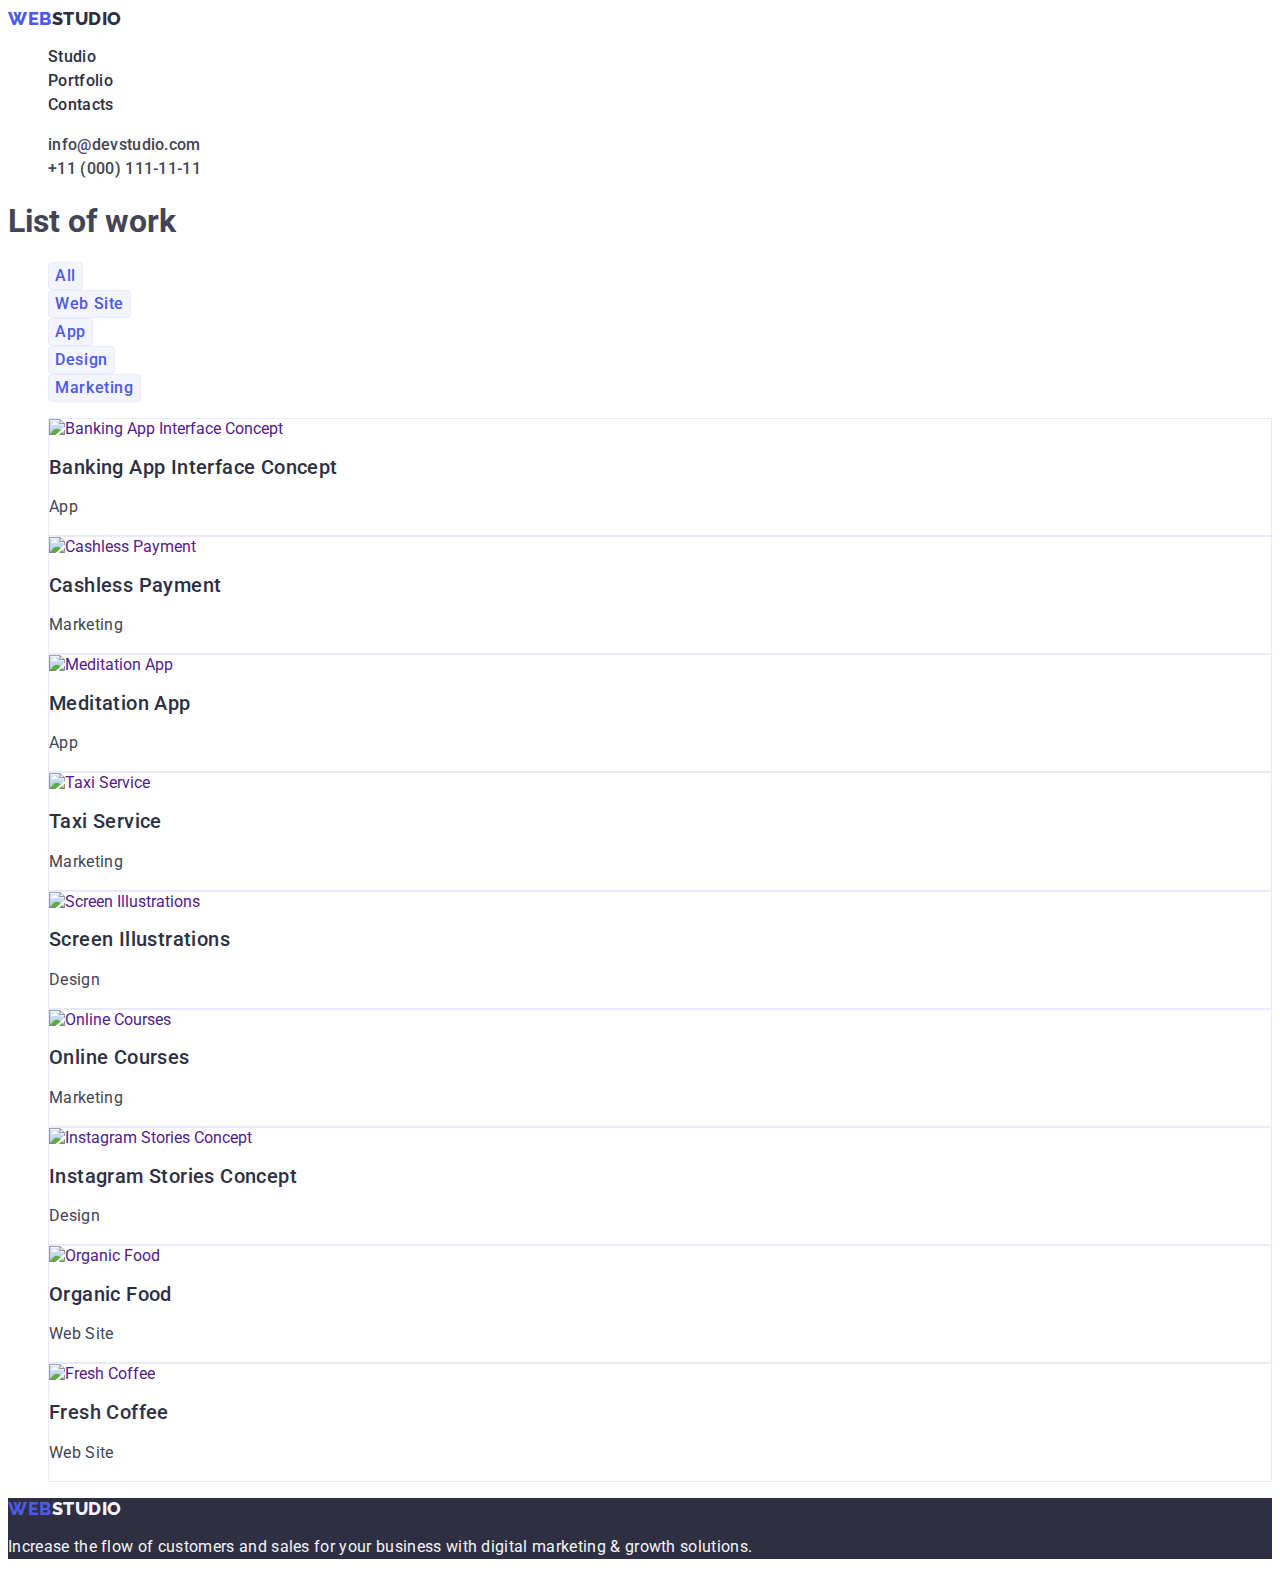
==== portfolio.html @ becb99c1 "Update portfolio.html" ====
<!DOCTYPE html>
<html lang="en">
  <head>
    <meta charset="UTF-8" />
    <meta http-equiv="X-UA-Compatible" content="IE=edge" />
    <meta name="viewport" content="width=device-width, initial-scale=1.0" />
    <title>WebStudio</title>
    <link rel="preconnect" href="https://fonts.googleapis.com" />
    <link rel="preconnect" href="https://fonts.gstatic.com" crossorigin />
    <link
      href="https://fonts.googleapis.com/css2?family=Montserrat:wght@400;700&family=Raleway:wght@800&family=Roboto:wght@400;500;700&display=swap"
      rel="stylesheet"
    />
    <link
      rel="stylesheet"
      href="https://cdnjs.cloudflare.com/ajax/libs/modern-normalize/1.1.0/modern-normalize.min.css"
      integrity="sha512-wpPYUAdjBVSE4KJnH1VR1HeZfpl1ub8YT/NKx4PuQ5NmX2tKuGu6U/JRp5y+Y8XG2tV+wKQpNHVUX03MfMFn9Q=="
      crossorigin="anonymous"
      referrerpolicy="no-referrer"
    />
    <link rel="stylesheet" href="./css/styles.css" />
  </head>
  <body>
    <header class="header">
      <div class="container header-container">
        <nav class="header-nav">
          <a href="./index.html" class="logo link"
            >WEB<span class="logo-studio">Studio</span></a
          >
          <ul class="nav-list list">
            <li>
              <a href="./index.html" class="nav-list-item link">Studio</a>
            </li>
            <li>
              <a href="./portfolio.html" class="nav-list-item link"
                >Portfolio</a
              >
            </li>
            <li><a href="" class="nav-list-item link">Contacts</a></li>
          </ul>
        </nav>
        <address class="contacts">
          <ul class="address-list list">
            <li>
              <a href="mailto:info@devstudio.com" class="address-list-item link"
                >info@devstudio.com</a
              >
            </li>
            <li>
              <a href="tel:+110001111111" class="address-list-item link"
                >+11 (000) 111-11-11</a
              >
            </li>
          </ul>
        </address>
      </div>
    </header>
    <main>
      <section class="portf-main-section">
        <div class="container">
          <h1 class="hidden-title">List of work</h1>
          <ul class="work-button-list list">
            <li>
              <button type="button" class="work-button-item">All</button>
            </li>
            <li>
              <button type="button" class="work-button-item">Web Site</button>
            </li>
            <li>
              <button type="button" class="work-button-item">App</button>
            </li>
            <li>
              <button type="button" class="work-button-item">Design</button>
            </li>
            <li>
              <button type="button" class="work-button-item">Marketing</button>
            </li>
          </ul>
          <ul class="work-list list">
            <li class="work-list-item">
              <a href="" class="work-list-item-link link">
                <img
                  src="./images/banking-app-interface-concept.jpg"
                  alt="Banking App Interface Concept"
                  width="360"
                />
                <div class="work-list-descr">
                  <h2 class="work-list-name">Banking App Interface Concept</h2>
                  <p class="work-list-service">App</p>
                </div>
              </a>
            </li>
            <li class="work-list-item link">
              <a href="" class="work-list-item-link link">
                <img
                  src="./images/cashless-payment.jpg"
                  alt="Cashless Payment"
                  width="360"
                />
                <div class="work-list-descr">
                  <h2 class="work-list-name">Cashless Payment</h2>
                  <p class="work-list-service">Marketing</p>
                </div>
              </a>
            </li>
            <li class="work-list-item link">
              <a href="" class="work-list-item-link link">
                <img
                  src="./images/meditation-app.jpg"
                  alt="Meditation App"
                  width="360"
                />
                <div class="work-list-descr">
                  <h2 class="work-list-name">Meditation App</h2>
                  <p class="work-list-service">App</p>
                </div>
              </a>
            </li>
            <li class="work-list-item link">
              <a href="" class="work-list-item-link link">
                <img
                  src="./images/taxi-service.jpg"
                  alt="Taxi Service"
                  width="360"
                />
                <div class="work-list-descr">
                  <h2 class="work-list-name">Taxi Service</h2>
                  <p class="work-list-service">Marketing</p>
                </div>
              </a>
            </li>
            <li class="work-list-item link">
              <a href="" class="work-list-item-link link">
                <img
                  src="./images/screen-illustrations.jpg"
                  alt="Screen Illustrations"
                  width="360"
                />
                <div class="work-list-descr">
                  <h2 class="work-list-name">Screen Illustrations</h2>
                  <p class="work-list-service">Design</p>
                </div>
              </a>
            </li>
            <li class="work-list-item link">
              <a href="" class="work-list-item-link link">
                <img
                  src="./images/online-courses.jpg"
                  alt="Online Courses"
                  width="360"
                />
                <div class="work-list-descr">
                  <h2 class="work-list-name">Online Courses</h2>
                  <p class="work-list-service">Marketing</p>
                </div>
              </a>
            </li>
            <li class="work-list-item link">
              <a href="" class="work-list-item-link link">
                <img
                  src="./images/instagram-stories-concept.jpg"
                  alt="Instagram Stories Concept"
                  width="360"
                />
                <div class="work-list-descr">
                  <h2 class="work-list-name">Instagram Stories Concept</h2>
                  <p class="work-list-service">Design</p>
                </div>
              </a>
            </li>
            <li class="work-list-item link">
              <a href="" class="work-list-item-link link">
                <img
                  src="./images/organic-food.jpg"
                  alt="Organic Food"
                  width="360"
                />
                <div class="work-list-descr">
                  <h2 class="work-list-name">Organic Food</h2>
                  <p class="work-list-service">Web Site</p>
                </div>
              </a>
            </li>
            <li class="work-list-item link">
              <a href="" class="work-list-item-link link">
                <img
                  src="./images/fresh-coffee.jpg"
                  alt="Fresh Coffee"
                  width="360"
                />
                <div class="work-list-descr">
                  <h2 class="work-list-name">Fresh Coffee</h2>
                  <p class="work-list-service">Web Site</p>
                </div>
              </a>
            </li>
          </ul>
        </div>
      </section>
    </main>
    <footer class="footer-section">
      <div class="container">
        <a href="./index.html" class="logo-footer link"
          >WEB<span class="logo-studio-footer">Studio</span></a
        >
        <p class="footer-desc">
          Increase the flow of customers and sales for your business with
          digital marketing & growth solutions.
        </p>
      </div>
    </footer>
  </body>
</html>
---- css/styles.css ----
:root {
  --primary-text-color: #2e2f42;
  --secondary-text-color: #434455;
  --color-white: #ffffff;
  --color-iris: #4d5ae5;
  --color-cloud: #f4f4fd;
  --border-portfolio-color: #e7e9fc;
  --color-ocean: #404bbf;
  --color-slate: #434455;
}
body {
  font-family: "Roboto", sans-serif;
  color: var(--secondary-text-color);
  background-color: var(--color-white);
}
.logo {
  font-family: "Raleway", sans-serif;
  font-weight: 800;
  font-size: 18px;
  line-height: 1.17;
  display: flex;
  align-items: center;
  letter-spacing: 0.03em;
  text-transform: uppercase;
  color: var(--color-iris);
}
.logo-studio {
  color: var(--primary-text-color);
  text-transform: uppercase;
}
.link:hover,
.link:focus {
  color: var(--color-ocean);
}
.link {
  text-decoration: none;
}
.list {
  list-style: none;
}
.nav-list-item {
  font-family: inherit;
  font-weight: 500;
  font-size: 16px;
  line-height: 1.5;
  letter-spacing: 0.02em;
  color: var(--primary-text-color);
}
.address-list-item {
  font-family: inherit;
  font-weight: 500;
  font-size: 16px;
  line-height: 1.5;
  letter-spacing: 0.02em;
  color: var(--secondary-text-color);
}
.contacts {
  font-style: normal;
}
.main-section {
  background-color: var(--primary-text-color);
}
.hero-title {
  font-weight: 700;
  font-size: 56px;
  line-height: 1.07;
  letter-spacing: 0.02em;
  color: var(--color-white);
  text-align: center;
}
.order-service {
  background: var(--color-iris);
  box-shadow: 0px 4px 4px rgba(0, 0, 0, 0.15);
  border-radius: 4px;
  font-family: "Roboto", sans-serif;
  font-weight: 500;
  font-size: 16px;
  line-height: 1.5;
  align-items: center;
  letter-spacing: 0.04em;
  color: var(--color-white);
  cursor: pointer;
}
.order-service:hover,
.order-service:focus {
  background-color: var(--color-ocean);
}
.advantages-list-item {
  font-weight: 500;
  font-size: 20px;
  line-height: 1.2;
  letter-spacing: 0.02em;
  color: var(--primary-text-color);
}
.advantages-list-desc {
  font-weight: 400;
  font-size: 16px;
  line-height: 1.5;
  letter-spacing: 0.02em;
  color: var(--secondary-text-color);
}
.whatwedo,
.team {
  font-weight: 700;
  font-size: 36px;
  line-height: 1.11;
  letter-spacing: 0.02em;
  text-transform: capitalize;
  color: var(--primary-text-color);
  text-align: center;
}
.team-section {
  background: var(--color-cloud);
}
.team-list-item {
  background: var(--color-white);
  box-shadow: 0px 1px 6px rgba(46, 47, 66, 0.08),
    0px 1px 1px rgba(46, 47, 66, 0.16), 0px 2px 1px rgba(46, 47, 66, 0.08);
  border-radius: 0px 0px 4px 4px;
}
.team-list-name {
  font-weight: 500;
  font-size: 20px;
  line-height: 1.2;
  letter-spacing: 0.02em;
  color: var(--primary-text-color);
}
.team-list-prof {
  font-weight: 400;
  font-size: 16px;
  line-height: 1.5;
  letter-spacing: 0.02em;
  color: var(--secondary-text-color);
}
footer {
  background-color: var(--primary-text-color);
}
.logo-footer {
  font-family: "Raleway", sans-serif;
  font-weight: 800;
  font-size: 18px;
  line-height: 1.17;
  display: flex;
  align-items: center;
  letter-spacing: 0.03em;
  text-transform: uppercase;
  color: var(--color-iris);
  text-decoration: none;
}
.logo-studio-footer {
  color: var(--color-cloud);
  text-transform: uppercase;
}

.footer-desc {
  font-weight: 400;
  font-size: 16px;
  line-height: 1.5;
  letter-spacing: 0.02em;
  color: var(--color-cloud);
}

/* css for porfolio */

.header-content {
  box-sizing: border-box;
  background: var(--color-white);
  border-bottom: 1px solid var(--border-portfolio-color);
}
.portf-address-list-item {
  font-family: inherit;
  font-style: normal;
  font-weight: 400;
  font-size: 16px;
  line-height: 1.5;
  letter-spacing: 0.02em;
  color: var(--color-slate);
  text-decoration: none;
}
.work-button-item,
.work-button-item {
  box-sizing: border-box;
  background: var(--color-cloud);
  border: 1px solid var(--border-portfolio-color);
  border-radius: 4px;
  font-family: "Roboto", sans-serif;
  font-weight: 500;
  font-size: 16px;
  line-height: 1.5;
  display: flex;
  align-items: center;
  text-align: center;
  letter-spacing: 0.04em;
  color: var(--color-iris);
  cursor: pointer;
}
.work-button-item:hover,
.work-button-item:focus {
  background: var(--color-ocean);
  box-shadow: 0px 3px 1px rgba(0, 0, 0, 0.1), 0px 2px 1px rgba(0, 0, 0, 0.08),
    0px 2px 2px rgba(0, 0, 0, 0.12);
  color: var(--color-white);
}
.work-list-item {
  box-sizing: border-box;
  background: var(--color-white);
  border: 1px solid var(--border-portfolio-color);
}
.work-list-item > a {
  text-decoration: none;
}
.work-list-name {
  font-weight: 500;
  font-size: 20px;
  line-height: 1.2;
  letter-spacing: 0.02em;
  color: var(--primary-text-color);
}
.work-list-service {
  font-weight: 400;
  font-size: 16px;
  line-height: 1.5;
  letter-spacing: 0.02em;
  color: var(--secondary-text-color);
}
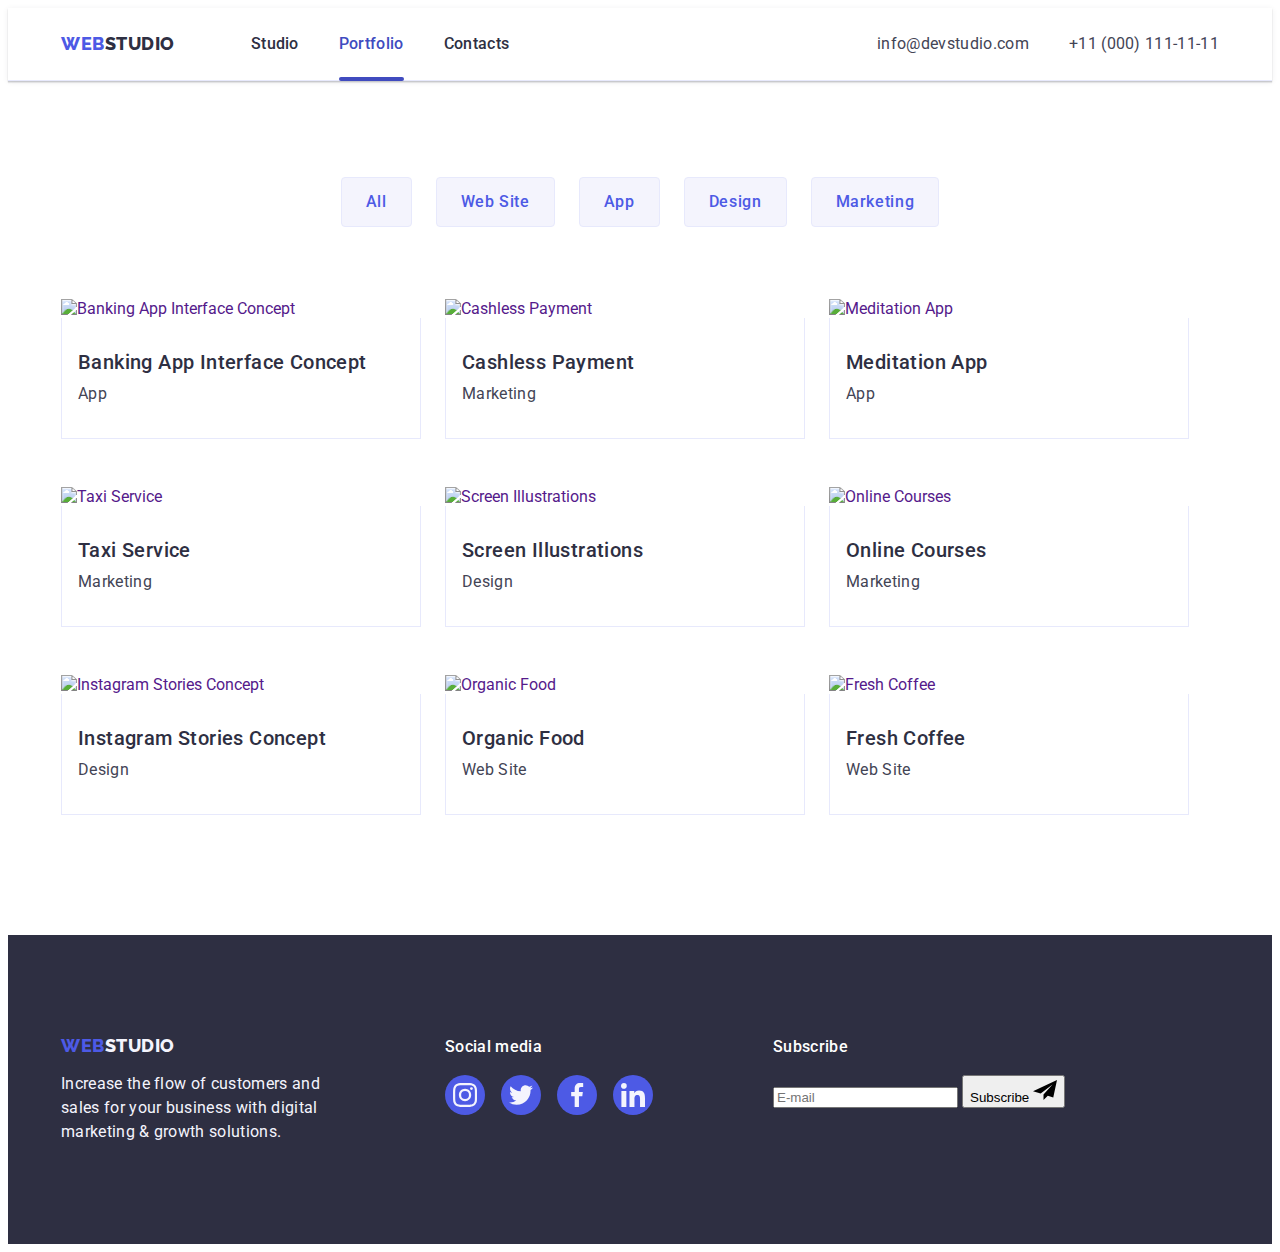
==== commit 173d8719: "Update portfolio.html" ====
--- a/portfolio.html
+++ b/portfolio.html
@@ -32,7 +32,7 @@
               <a href="./index.html" class="nav-list-item link">Studio</a>
             </li>
             <li>
-              <a href="./portfolio.html" class="nav-list-item link"
+              <a href="./portfolio.html" class="nav-list-item link current"
                 >Portfolio</a
               >
             </li>
@@ -79,11 +79,18 @@
           <ul class="work-list list">
             <li class="work-list-item">
               <a href="" class="work-list-item-link link">
-                <img
-                  src="./images/banking-app-interface-concept.jpg"
-                  alt="Banking App Interface Concept"
-                  width="360"
-                />
+                <div class="work-list-wrapper">
+                  <img
+                    src="./images/banking-app-interface-concept.jpg"
+                    alt="Banking App Interface Concept"
+                    width="360"
+                  />
+                  <p class="overlay">
+                    14 Stylish and User-Friendly App Design Concepts · Task
+                    Manager App · Calorie Tracker App · Exotic Fruit Ecommerce
+                    App · Cloud Storage App
+                  </p>
+                </div>
                 <div class="work-list-descr">
                   <h2 class="work-list-name">Banking App Interface Concept</h2>
                   <p class="work-list-service">App</p>
@@ -92,11 +99,18 @@
             </li>
             <li class="work-list-item link">
               <a href="" class="work-list-item-link link">
-                <img
-                  src="./images/cashless-payment.jpg"
-                  alt="Cashless Payment"
-                  width="360"
-                />
+                <div class="work-list-wrapper">
+                  <img
+                    src="./images/cashless-payment.jpg"
+                    alt="Cashless Payment"
+                    width="360"
+                  />
+                  <p class="overlay">
+                    14 Stylish and User-Friendly App Design Concepts · Task
+                    Manager App · Calorie Tracker App · Exotic Fruit Ecommerce
+                    App · Cloud Storage App
+                  </p>
+                </div>
                 <div class="work-list-descr">
                   <h2 class="work-list-name">Cashless Payment</h2>
                   <p class="work-list-service">Marketing</p>
@@ -105,11 +119,18 @@
             </li>
             <li class="work-list-item link">
               <a href="" class="work-list-item-link link">
-                <img
-                  src="./images/meditation-app.jpg"
-                  alt="Meditation App"
-                  width="360"
-                />
+                <div class="work-list-wrapper">
+                  <img
+                    src="./images/meditation-app.jpg"
+                    alt="Meditation App"
+                    width="360"
+                  />
+                  <p class="overlay">
+                    14 Stylish and User-Friendly App Design Concepts · Task
+                    Manager App · Calorie Tracker App · Exotic Fruit Ecommerce
+                    App · Cloud Storage App
+                  </p>
+                </div>
                 <div class="work-list-descr">
                   <h2 class="work-list-name">Meditation App</h2>
                   <p class="work-list-service">App</p>
@@ -118,11 +139,18 @@
             </li>
             <li class="work-list-item link">
               <a href="" class="work-list-item-link link">
-                <img
-                  src="./images/taxi-service.jpg"
-                  alt="Taxi Service"
-                  width="360"
-                />
+                <div class="work-list-wrapper">
+                  <img
+                    src="./images/taxi-service.jpg"
+                    alt="Taxi Service"
+                    width="360"
+                  />
+                  <p class="overlay">
+                    14 Stylish and User-Friendly App Design Concepts · Task
+                    Manager App · Calorie Tracker App · Exotic Fruit Ecommerce
+                    App · Cloud Storage App
+                  </p>
+                </div>
                 <div class="work-list-descr">
                   <h2 class="work-list-name">Taxi Service</h2>
                   <p class="work-list-service">Marketing</p>
@@ -131,11 +159,18 @@
             </li>
             <li class="work-list-item link">
               <a href="" class="work-list-item-link link">
-                <img
-                  src="./images/screen-illustrations.jpg"
-                  alt="Screen Illustrations"
-                  width="360"
-                />
+                <div class="work-list-wrapper">
+                  <img
+                    src="./images/screen-illustrations.jpg"
+                    alt="Screen Illustrations"
+                    width="360"
+                  />
+                  <p class="overlay">
+                    14 Stylish and User-Friendly App Design Concepts · Task
+                    Manager App · Calorie Tracker App · Exotic Fruit Ecommerce
+                    App · Cloud Storage App
+                  </p>
+                </div>
                 <div class="work-list-descr">
                   <h2 class="work-list-name">Screen Illustrations</h2>
                   <p class="work-list-service">Design</p>
@@ -144,11 +179,18 @@
             </li>
             <li class="work-list-item link">
               <a href="" class="work-list-item-link link">
-                <img
-                  src="./images/online-courses.jpg"
-                  alt="Online Courses"
-                  width="360"
-                />
+                <div class="work-list-wrapper">
+                  <img
+                    src="./images/online-courses.jpg"
+                    alt="Online Courses"
+                    width="360"
+                  />
+                  <p class="overlay">
+                    14 Stylish and User-Friendly App Design Concepts · Task
+                    Manager App · Calorie Tracker App · Exotic Fruit Ecommerce
+                    App · Cloud Storage App
+                  </p>
+                </div>
                 <div class="work-list-descr">
                   <h2 class="work-list-name">Online Courses</h2>
                   <p class="work-list-service">Marketing</p>
@@ -157,11 +199,18 @@
             </li>
             <li class="work-list-item link">
               <a href="" class="work-list-item-link link">
-                <img
-                  src="./images/instagram-stories-concept.jpg"
-                  alt="Instagram Stories Concept"
-                  width="360"
-                />
+                <div class="work-list-wrapper">
+                  <img
+                    src="./images/instagram-stories-concept.jpg"
+                    alt="Instagram Stories Concept"
+                    width="360"
+                  />
+                  <p class="overlay">
+                    14 Stylish and User-Friendly App Design Concepts · Task
+                    Manager App · Calorie Tracker App · Exotic Fruit Ecommerce
+                    App · Cloud Storage App
+                  </p>
+                </div>
                 <div class="work-list-descr">
                   <h2 class="work-list-name">Instagram Stories Concept</h2>
                   <p class="work-list-service">Design</p>
@@ -170,11 +219,18 @@
             </li>
             <li class="work-list-item link">
               <a href="" class="work-list-item-link link">
-                <img
-                  src="./images/organic-food.jpg"
-                  alt="Organic Food"
-                  width="360"
-                />
+                <div class="work-list-wrapper">
+                  <img
+                    src="./images/organic-food.jpg"
+                    alt="Organic Food"
+                    width="360"
+                  />
+                  <p class="overlay">
+                    14 Stylish and User-Friendly App Design Concepts · Task
+                    Manager App · Calorie Tracker App · Exotic Fruit Ecommerce
+                    App · Cloud Storage App
+                  </p>
+                </div>
                 <div class="work-list-descr">
                   <h2 class="work-list-name">Organic Food</h2>
                   <p class="work-list-service">Web Site</p>
@@ -183,11 +239,18 @@
             </li>
             <li class="work-list-item link">
               <a href="" class="work-list-item-link link">
-                <img
-                  src="./images/fresh-coffee.jpg"
-                  alt="Fresh Coffee"
-                  width="360"
-                />
+                <div class="work-list-wrapper">
+                  <img
+                    src="./images/fresh-coffee.jpg"
+                    alt="Fresh Coffee"
+                    width="360"
+                  />
+                  <p class="overlay">
+                    14 Stylish and User-Friendly App Design Concepts · Task
+                    Manager App · Calorie Tracker App · Exotic Fruit Ecommerce
+                    App · Cloud Storage App
+                  </p>
+                </div>
                 <div class="work-list-descr">
                   <h2 class="work-list-name">Fresh Coffee</h2>
                   <p class="work-list-service">Web Site</p>
@@ -199,14 +262,63 @@
       </section>
     </main>
     <footer class="footer-section">
-      <div class="container">
-        <a href="./index.html" class="logo-footer link"
-          >WEB<span class="logo-studio-footer">Studio</span></a
-        >
-        <p class="footer-desc">
-          Increase the flow of customers and sales for your business with
-          digital marketing & growth solutions.
-        </p>
+      <div class="footer-container container">
+        <div class="footer-logo-container">
+          <a href="./index.html" class="logo-footer link"
+            >WEB<span class="logo-studio-footer">Studio</span></a
+          >
+          <p class="footer-desc">
+            Increase the flow of customers and sales for your business with
+            digital marketing & growth solutions.
+          </p>
+        </div>
+        <div class="footer-soc-container">
+          <h3 class="footer-soc">Social media</h3>
+          <ul class="footer-soc-list list">
+            <li class="footer-soc-item">
+              <a href="" class="footer-soc-link"
+                ><svg class="footer-soc-icon" width="24" height="24">
+                  <use href="./images/icons.svg#icon-instagram"></use></svg
+              ></a>
+            </li>
+            <li class="footer-soc-item">
+              <a href="" class="footer-soc-link"
+                ><svg class="footer-soc-icon" width="24" height="24">
+                  <use href="./images/icons.svg#icon-twitter"></use></svg
+              ></a>
+            </li>
+            <li class="footer-soc-item">
+              <a href="" class="footer-soc-link"
+                ><svg class="footer-soc-icon" width="24" height="24">
+                  <use href="./images/icons.svg#icon-facebook"></use></svg
+              ></a>
+            </li>
+            <li class="footer-soc-item">
+              <a href="" class="footer-soc-link"
+                ><svg class="team-soc-icon" width="24" height="24">
+                  <use href="./images/icons.svg#icon-linkedin"></use></svg
+              ></a>
+            </li>
+          </ul>
+        </div>
+        <div>
+          <h3 class="footer-soc">Subscribe</h3>
+          <form class="footer-form">
+            <label>
+              <input
+                type="email"
+                placeholder="E-mail"
+                class="footer-form-input"
+              />
+            </label>
+            <button class="footer-btn">
+              Subscribe
+              <svg width="24" height="24" class="footer-btn-icon">
+                <use href="./images/icons.svg#icon-plane"></use>
+              </svg>
+            </button>
+          </form>
+        </div>
       </div>
     </footer>
   </body>
--- a/css/styles.css
+++ b/css/styles.css
@@ -7,12 +7,62 @@
   --border-portfolio-color: #e7e9fc;
   --color-ocean: #404bbf;
   --color-slate: #434455;
-}
+  --bg-gradient: linear-gradient(rgba(46, 47, 66, 0.7), rgba(46, 47, 66, 0.7));
+  --color-light-slate: #8e8f99;
+  --color-green: #31d0aa;
+  --bg-modals-color: rgba(46, 47, 66, 0.4);
+  --bg-modals-color-dairy: #fcfcfc;
+  --transition: 250ms cubic-bezier(0.4, 0, 0.2, 1);
+}
+
+p,
+h1,
+h2,
+h3,
+h4,
+h5,
+h6 {
+  margin: 0;
+}
+ul {
+  margin: 0;
+  padding-left: 0;
+}
+button {
+  cursor: pointer;
+  align-items: center;
+}
+img {
+  display: block;
+}
+.container {
+  max-width: 1158px;
+  padding-left: 15px;
+  padding-right: 15px;
+  margin: 0 auto;
+}
+
 body {
   font-family: "Roboto", sans-serif;
   color: var(--secondary-text-color);
   background-color: var(--color-white);
 }
+.header,
+.header-content {
+  padding-top: 24px;
+}
+.header {
+  border-bottom: 1px solid var(--border-portfolio-color);
+  box-shadow: 0px 2px 1px rgba(46, 47, 66, 0.08),
+    0px 1px 1px rgba(46, 47, 66, 0.16), 0px 1px 6px rgba(46, 47, 66, 0.08);
+}
+.header-nav {
+  display: flex;
+}
+.nav-list {
+  display: flex;
+}
+
 .logo {
   font-family: "Raleway", sans-serif;
   font-weight: 800;
@@ -23,15 +73,13 @@
   letter-spacing: 0.03em;
   text-transform: uppercase;
   color: var(--color-iris);
+  margin-right: 76px;
+  padding-bottom: 24px;
 }
 .logo-studio {
   color: var(--primary-text-color);
   text-transform: uppercase;
 }
-.link:hover,
-.link:focus {
-  color: var(--color-ocean);
-}
 .link {
   text-decoration: none;
 }
@@ -39,26 +87,93 @@
   list-style: none;
 }
 .nav-list-item {
+  position: relative;
   font-family: inherit;
   font-weight: 500;
   font-size: 16px;
   line-height: 1.5;
   letter-spacing: 0.02em;
   color: var(--primary-text-color);
+  transition: color var(--transition);
+  display: block;
+  padding-bottom: 24px;
+}
+.nav-list-item:hover,
+.nav-list-item:focus {
+  color: var(--color-ocean);
+}
+.current {
+  color: var(--color-ocean);
+}
+.current::after {
+  content: "";
+  position: absolute;
+  left: 0;
+  bottom: -1px;
+  display: block;
+  width: 100%;
+  height: 4px;
+  background-color: var(--color-ocean);
+  border-radius: 2px;
+}
+.header-container {
+  display: flex;
+  align-items: center;
+}
+.header-nav {
+  display: flex;
+  align-items: center;
+  margin-right: auto;
+}
+.nav-list {
+  display: flex;
+  gap: 40px;
+}
+.address-list {
+  display: flex;
+  align-items: center;
+  gap: 40px;
+  padding-bottom: 24px;
 }
 .address-list-item {
   font-family: inherit;
-  font-weight: 500;
+  font-weight: 400;
   font-size: 16px;
   line-height: 1.5;
   letter-spacing: 0.02em;
   color: var(--secondary-text-color);
+  transition: color var(--transition);
+}
+.address-list-item:hover,
+.address-list-item:focus {
+  color: var(--color-ocean);
 }
 .contacts {
   font-style: normal;
 }
+.hidden-title {
+  position: absolute;
+  width: 1px;
+  height: 1px;
+  margin: -1px;
+  border: 0;
+  padding: 0;
+  white-space: nowrap;
+  clip-path: inset(100%);
+  clip: rect(0 0 0 0);
+  overflow: hidden;
+}
 .main-section {
   background-color: var(--primary-text-color);
+  padding-top: 188px;
+  padding-bottom: 188px;
+  text-align: center;
+  max-width: 1440px;
+  margin: 0 auto;
+  background-image: var(--bg-gradient), url(../images/people-office.jpg);
+  background-size: cover;
+  background-repeat: no-repeat;
+  background-position: center;
 }
 .hero-title {
   font-weight: 700;
@@ -66,24 +181,99 @@
   line-height: 1.07;
   letter-spacing: 0.02em;
   color: var(--color-white);
+  margin-bottom: 48px;
   text-align: center;
+  max-width: 496px;
+  margin-left: auto;
+  margin-right: auto;
 }
 .order-service {
-  background: var(--color-iris);
+  background-color: var(--color-iris);
   box-shadow: 0px 4px 4px rgba(0, 0, 0, 0.15);
   border-radius: 4px;
   font-family: "Roboto", sans-serif;
   font-weight: 500;
   font-size: 16px;
   line-height: 1.5;
-  align-items: center;
   letter-spacing: 0.04em;
   color: var(--color-white);
   cursor: pointer;
+  min-width: 169px;
+  padding: 16px 32px;
+  border-color: transparent;
+  transition: background-color var(--transition);
 }
 .order-service:hover,
 .order-service:focus {
   background-color: var(--color-ocean);
+}
+
+/*Modal window*/
+.backdrop {
+  position: fixed;
+  top: 0;
+  left: 0;
+  width: 100%;
+  height: 100%;
+  background-color: var(--bg-modals-color);
+  transition-property: opacity, visibility;
+  transition-duration: 250ms;
+  transition-timing-function: cubic-bezier(0.4, 0, 0.2, 1);
+}
+.backdrop.is-hidden {
+  opacity: 0;
+  pointer-events: none;
+}
+.modal {
+  position: absolute;
+  top: 50%;
+  left: 50%;
+  transform: translate(-50%, -50%);
+  width: 408px;
+  min-height: 576px;
+  background: var(--bg-modals-color-dairy);
+  box-shadow: 0px 1px 1px rgba(0, 0, 0, 0.14), 0px 1px 3px rgba(0, 0, 0, 0.12),
+    0px 2px 1px rgba(0, 0, 0, 0.2);
+  border-radius: 4px;
+  padding: 24px;
+}
+.close-btn {
+  position: absolute;
+  right: 24px;
+  width: 24px;
+  height: 24px;
+  background: var(--border-portfolio-color);
+  border: 1px solid rgba(0, 0, 0, 0.1);
+  border-radius: 50%;
+  fill: var(--primary-text-color);
+  transition: background-color var(--transition), fill var(--transition),
+    border-color var(--transition);
+}
+.close-btn:hover,
+.close-btn:focus {
+  background-color: var(--color-ocean);
+  border-color: transparent;
+  fill: var(--color-white);
+}
+/**/
+
+.advantages {
+  padding-top: 120px;
+  padding-bottom: 120px;
+}
+.advantages-icon-container {
+  background-color: var(--color-cloud);
+  margin-bottom: 8px;
+  padding-top: 24px;
+  padding-bottom: 24px;
+  text-align: center;
+}
+.advantages-list {
+  display: flex;
+  gap: 24px;
+}
+.advantages-list > li {
+  max-width: 264px;
 }
 .advantages-list-item {
   font-weight: 500;
@@ -91,6 +281,7 @@
   line-height: 1.2;
   letter-spacing: 0.02em;
   color: var(--primary-text-color);
+  margin-bottom: 8px;
 }
 .advantages-list-desc {
   font-weight: 400;
@@ -100,7 +291,8 @@
   color: var(--secondary-text-color);
 }
 .whatwedo,
-.team {
+.team,
+.customers {
   font-weight: 700;
   font-size: 36px;
   line-height: 1.11;
@@ -109,8 +301,27 @@
   color: var(--primary-text-color);
   text-align: center;
 }
+.whatwedo-section {
+  padding-bottom: 120px;
+}
+.whatwedo {
+  margin-bottom: 72px;
+}
+.whatwedo-list {
+  display: flex;
+  gap: 24px;
+}
 .team-section {
   background: var(--color-cloud);
+  padding-top: 120px;
+  padding-bottom: 120px;
+}
+.team {
+  margin-bottom: 72px;
+}
+.team-list {
+  display: flex;
+  gap: 24px;
 }
 .team-list-item {
   background: var(--color-white);
@@ -118,12 +329,17 @@
     0px 1px 1px rgba(46, 47, 66, 0.16), 0px 2px 1px rgba(46, 47, 66, 0.08);
   border-radius: 0px 0px 4px 4px;
 }
+.team-content {
+  padding: 32px 16px;
+}
 .team-list-name {
   font-weight: 500;
   font-size: 20px;
   line-height: 1.2;
   letter-spacing: 0.02em;
   color: var(--primary-text-color);
+  text-align: center;
+  margin-bottom: 8px;
 }
 .team-list-prof {
   font-weight: 400;
@@ -131,17 +347,84 @@
   line-height: 1.5;
   letter-spacing: 0.02em;
   color: var(--secondary-text-color);
+  text-align: center;
+  margin-bottom: 8px;
+}
+.team-soc-list {
+  display: flex;
+  justify-content: center;
+  gap: 24px;
+}
+
+.team-soc-item {
+  width: 40px;
+  height: 40px;
+}
+
+.team-soc-link {
+  width: 100%;
+  height: 100%;
+  border-radius: 50%;
+  background-color: var(--color-iris);
+  display: flex;
+  align-items: center;
+  justify-content: center;
+  border-color: transparent;
+  transition: background-color var(--transition);
+}
+.team-soc-link:hover,
+.team-soc-link:focus {
+  background-color: var(--color-ocean);
+}
+.team-soc-icon {
+  fill: var(--color-cloud);
+}
+.customers-section {
+  padding-top: 120px;
+  padding-bottom: 120px;
+}
+.customers {
+  margin-bottom: 72px;
+}
+.customers-list {
+  display: flex;
+  justify-content: center;
+  gap: 24px;
+}
+.customers-item {
+  width: 168px;
+  height: 88px;
+}
+.customers-link {
+  width: 100%;
+  height: 100%;
+  border: 1px solid var(--color-light-slate);
+  border-radius: 4px;
+  display: flex;
+  align-items: center;
+  justify-content: center;
+  fill: var(--color-light-slate);
+  transition: border-color var(--transition), fill var(--transition);
+}
+.customers-link:focus,
+.customers-link:hover {
+  border-color: var(--color-ocean);
+  fill: var(--color-ocean);
 }
 footer {
   background-color: var(--primary-text-color);
+  padding-top: 100px;
+  padding-bottom: 100px;
+}
+.footer-container {
+  display: flex;
+  gap: 120px;
 }
 .logo-footer {
   font-family: "Raleway", sans-serif;
   font-weight: 800;
   font-size: 18px;
   line-height: 1.17;
-  display: flex;
-  align-items: center;
   letter-spacing: 0.03em;
   text-transform: uppercase;
   color: var(--color-iris);
@@ -158,14 +441,53 @@
   line-height: 1.5;
   letter-spacing: 0.02em;
   color: var(--color-cloud);
+  max-width: 264px;
+  margin-top: 16px;
+}
+.footer-soc {
+  font-weight: 500;
+  font-size: 16px;
+  line-height: 1.5;
+  letter-spacing: 0.02em;
+  color: var(--color-white);
+  margin-bottom: 16px;
+}
+.footer-soc-list {
+  display: flex;
+  justify-content: center;
+  gap: 16px;
+}
+.footer-soc-item {
+  width: 40px;
+  height: 40px;
+}
+.footer-soc-link {
+  width: 100%;
+  height: 100%;
+  border-radius: 50%;
+  background-color: var(--color-iris);
+  display: flex;
+  align-items: center;
+  justify-content: center;
+  border-color: transparent;
+  transition: background-color 250ms cubic-bezier(0.4, 0, 0.2, 1);
+}
+.footer-soc-icon {
+  fill: var(--color-cloud);
+}
+.footer-soc-link:focus,
+.footer-soc-link:hover {
+  background-color: var(--color-green);
 }
 
 /* css for porfolio */
 
-.header-content {
-  box-sizing: border-box;
+.header {
   background: var(--color-white);
-  border-bottom: 1px solid var(--border-portfolio-color);
+}
+.portf-main-section {
+  padding-top: 96px;
+  padding-bottom: 120px;
 }
 .portf-address-list-item {
   font-family: inherit;
@@ -177,10 +499,15 @@
   color: var(--color-slate);
   text-decoration: none;
 }
+.work-button-list {
+  margin-bottom: 72px;
+  display: flex;
+  gap: 24px;
+  justify-content: center;
+}
 .work-button-item,
 .work-button-item {
-  box-sizing: border-box;
-  background: var(--color-cloud);
+  background-color: var(--color-cloud);
   border: 1px solid var(--border-portfolio-color);
   border-radius: 4px;
   font-family: "Roboto", sans-serif;
@@ -193,18 +520,46 @@
   letter-spacing: 0.04em;
   color: var(--color-iris);
   cursor: pointer;
+  padding: 12px 24px;
+  transition: background-color, box-shadow, color, border-color,
+    250ms cubic-bezier(0.4, 0, 0.2, 1);
 }
 .work-button-item:hover,
 .work-button-item:focus {
-  background: var(--color-ocean);
+  background-color: var(--color-ocean);
   box-shadow: 0px 3px 1px rgba(0, 0, 0, 0.1), 0px 2px 1px rgba(0, 0, 0, 0.08),
     0px 2px 2px rgba(0, 0, 0, 0.12);
   color: var(--color-white);
+  border-color: transparent;
+}
+.work-list {
+  display: flex;
+  flex-wrap: wrap;
+  gap: 48px 24px;
+}
+.work-list-descr {
+  border-left: 1px solid var(--border-portfolio-color);
+  border-bottom: 1px solid var(--border-portfolio-color);
+  border-right: 1px solid var(--border-portfolio-color);
+  padding: 32px 16px;
 }
 .work-list-item {
-  box-sizing: border-box;
   background: var(--color-white);
-  border: 1px solid var(--border-portfolio-color);
+}
+.work-list-item-link {
+  display: block;
+  transition: box-shadow 250ms cubic-bezier(0.4, 0, 0.2, 1);
+}
+.work-list-item-link:hover,
+.work-list-item-link:focus {
+  box-shadow: 0px 1px 6px rgba(46, 47, 66, 0.08),
+    0px 1px 1px rgba(46, 47, 66, 0.16), 0px 2px 1px rgba(46, 47, 66, 0.08);
+}
+.work-list:nth-child(3n) {
+  margin-right: 0;
+}
+.work-list:nth-child(-3n) {
+  margin-bottom: 0;
 }
 .work-list-item > a {
   text-decoration: none;
@@ -215,6 +570,7 @@
   line-height: 1.2;
   letter-spacing: 0.02em;
   color: var(--primary-text-color);
+  margin-bottom: 8px;
 }
 .work-list-service {
   font-weight: 400;
@@ -223,3 +579,27 @@
   letter-spacing: 0.02em;
   color: var(--secondary-text-color);
 }
+.work-list-wrapper {
+  position: relative;
+  overflow: hidden;
+}
+.overlay {
+  position: absolute;
+  background-color: var(--color-iris);
+  font-weight: 400;
+  font-size: 16px;
+  line-height: 1.5;
+  letter-spacing: 0.02em;
+  color: var(--color-cloud);
+  padding: 40px 32px;
+  width: 100%;
+  height: 100%;
+  top: 0;
+  overflow: auto;
+  transform: translate(0, 100%);
+  transition: transform 250ms cubic-bezier(0.4, 0, 0.2, 1);
+}
+.work-list-item-link:hover .overlay,
+.work-list-item-link:focus .overlay {
+  transform: translate(0, 0);
+}
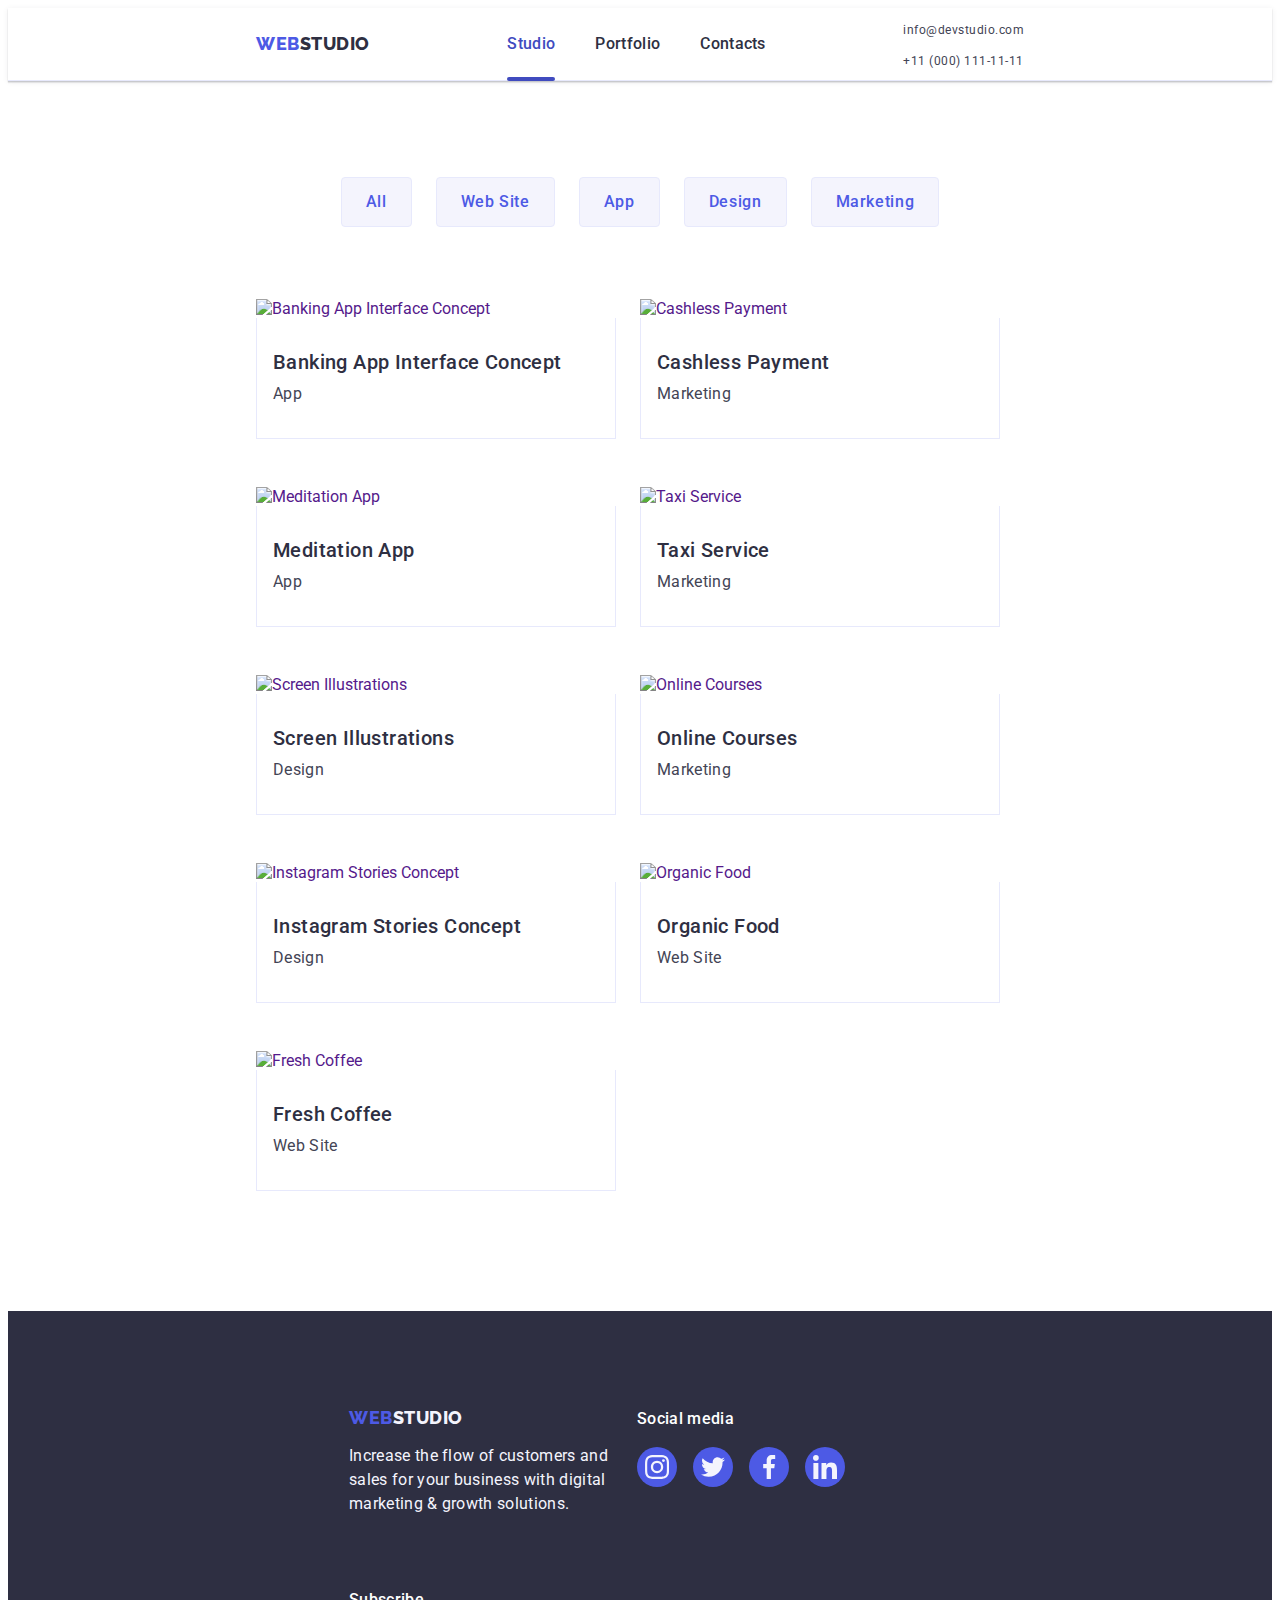
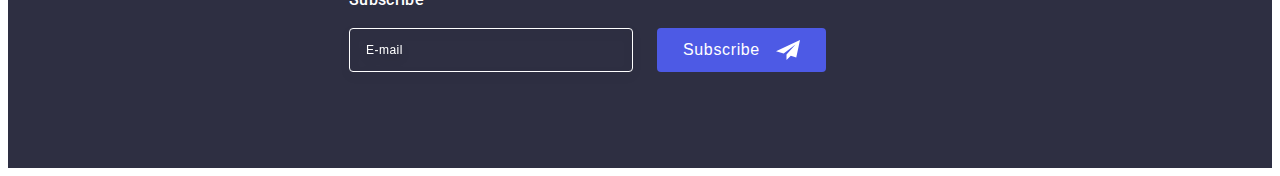
==== commit cd24b180: "Update portfolio.html" ====
--- a/portfolio.html
+++ b/portfolio.html
@@ -23,16 +23,95 @@
   <body>
     <header class="header">
       <div class="container header-container">
+        <a href="./index.html" class="logo link"
+          >WEB<span class="logo-studio">Studio</span></a
+        >
+        <button type="button" class="header-menu-btn btn">
+          <svg width="32px" height="22px">
+            <use href="./images/icons.svg#icon-menu-btn" data-menu-open></use>
+          </svg>
+        </button>
+        <!-- ==== Mobile menu =========== -->
+        <div class="mob-menu" data-menu>
+          <button type="button" class="mob-close-btn" data-menu-close>
+            <svg class="mob-icon-close" width="8px" height="8px">
+              <use href="./images/icons.svg#icon-close-black"></use>
+            </svg>
+          </button>
+          <nav class="mob-header-nav">
+            <ul class="mob-nav-list list">
+              <li class="mob-nav-list-item">
+                <a
+                  href="./index.html"
+                  class="mob-nav-list-item link mob-current"
+                  >Studio</a
+                >
+              </li>
+              <li class="mob-nav-list-item">
+                <a href="./portfolio.html" class="mob-nav-list-item link"
+                  >Portfolio</a
+                >
+              </li>
+              <li class="mob-nav-list-item">
+                <a href="" class="mob-nav-list-item link">Contacts</a>
+              </li>
+            </ul>
+          </nav>
+          <address class="mob-contacts">
+            <ul class="mob-address-list list">
+              <li class="mob-address-list-item-tel">
+                <a
+                  href="tel:+110001111111"
+                  class="mob-address-list-item-tel link"
+                  >+11 (000) 111-11-11</a
+                >
+              </li>
+              <li class="mob-address-list-item">
+                <a
+                  href="mailto:info@devstudio.com"
+                  class="mob-address-list-item-email link"
+                  >info@devstudio.com</a
+                >
+              </li>
+            </ul>
+            <ul class="mob-soc-list list">
+              <li class="mob-soc-item">
+                <a href="" class="mob-soc-link"
+                  ><svg class="mob-soc-icon" width="24" height="24">
+                    <use href="./images/icons.svg#icon-instagram"></use></svg
+                ></a>
+              </li>
+              <li class="mob-soc-item">
+                <a href="" class="mob-soc-link"
+                  ><svg class="mob-soc-icon" width="24" height="24">
+                    <use href="./images/icons.svg#icon-twitter"></use></svg
+                ></a>
+              </li>
+              <li class="mob-soc-item">
+                <a href="" class="mob-soc-link"
+                  ><svg class="mob-soc-icon" width="24" height="24">
+                    <use href="./images/icons.svg#icon-facebook"></use></svg
+                ></a>
+              </li>
+              <li class="mob-soc-item">
+                <a href="" class="mob-soc-link"
+                  ><svg class="mob-soc-icon" width="24" height="24">
+                    <use href="./images/icons.svg#icon-linkedin"></use></svg
+                ></a>
+              </li>
+            </ul>
+          </address>
+        </div>
+        <!-- =============================================================== -->
         <nav class="header-nav">
-          <a href="./index.html" class="logo link"
-            >WEB<span class="logo-studio">Studio</span></a
-          >
           <ul class="nav-list list">
             <li>
-              <a href="./index.html" class="nav-list-item link">Studio</a>
-            </li>
-            <li>
-              <a href="./portfolio.html" class="nav-list-item link current"
+              <a href="./index.html" class="nav-list-item link current"
+                >Studio</a
+              >
+            </li>
+            <li>
+              <a href="./portfolio.html" class="nav-list-item link"
                 >Portfolio</a
               >
             </li>
@@ -41,7 +120,7 @@
         </nav>
         <address class="contacts">
           <ul class="address-list list">
-            <li>
+            <li class="address-list-email">
               <a href="mailto:info@devstudio.com" class="address-list-item link"
                 >info@devstudio.com</a
               >
@@ -83,6 +162,7 @@
                   <img
                     src="./images/banking-app-interface-concept.jpg"
                     alt="Banking App Interface Concept"
+                    srcset="./images/banking-app-interface-concept-2x.jpg 2x"
                     width="360"
                   />
                   <p class="overlay">
@@ -103,6 +183,7 @@
                   <img
                     src="./images/cashless-payment.jpg"
                     alt="Cashless Payment"
+                    srcset="./images/cashless-payment-2x.jpg 2x"
                     width="360"
                   />
                   <p class="overlay">
@@ -123,6 +204,7 @@
                   <img
                     src="./images/meditation-app.jpg"
                     alt="Meditation App"
+                    srcset="./images/meditation-app-2x.jpg 2x"
                     width="360"
                   />
                   <p class="overlay">
@@ -143,6 +225,7 @@
                   <img
                     src="./images/taxi-service.jpg"
                     alt="Taxi Service"
+                    srcset="./images/taxi-service-2x.jpg 2x"
                     width="360"
                   />
                   <p class="overlay">
@@ -163,6 +246,7 @@
                   <img
                     src="./images/screen-illustrations.jpg"
                     alt="Screen Illustrations"
+                    srcset="./images/screen-illustrations-2x.jpg 2x"
                     width="360"
                   />
                   <p class="overlay">
@@ -183,6 +267,7 @@
                   <img
                     src="./images/online-courses.jpg"
                     alt="Online Courses"
+                    srcset="./images/online-courses-2x.jpg 2x"
                     width="360"
                   />
                   <p class="overlay">
@@ -203,6 +288,7 @@
                   <img
                     src="./images/instagram-stories-concept.jpg"
                     alt="Instagram Stories Concept"
+                    srcset="./images/instagram-stories-concept-2x.jpg 2x"
                     width="360"
                   />
                   <p class="overlay">
@@ -223,6 +309,7 @@
                   <img
                     src="./images/organic-food.jpg"
                     alt="Organic Food"
+                    srcset="./images/organic-food-2x.jpg 2x"
                     width="360"
                   />
                   <p class="overlay">
@@ -243,6 +330,7 @@
                   <img
                     src="./images/fresh-coffee.jpg"
                     alt="Fresh Coffee"
+                    srcset="./images/fresh-coffee-2x.jpg 2x"
                     width="360"
                   />
                   <p class="overlay">
@@ -321,5 +409,6 @@
         </div>
       </div>
     </footer>
+    <script src="./js/menu.js"></script>
   </body>
 </html>
--- a/css/styles.css
+++ b/css/styles.css
@@ -36,9 +36,9 @@
   display: block;
 }
 .container {
-  max-width: 1158px;
-  padding-left: 15px;
-  padding-right: 15px;
+  max-width: 100%;
+  padding-left: 16px;
+  padding-right: 16px;
   margin: 0 auto;
 }
 
@@ -47,17 +47,10 @@
   color: var(--secondary-text-color);
   background-color: var(--color-white);
 }
-.header,
-.header-content {
-  padding-top: 24px;
-}
 .header {
   border-bottom: 1px solid var(--border-portfolio-color);
   box-shadow: 0px 2px 1px rgba(46, 47, 66, 0.08),
     0px 1px 1px rgba(46, 47, 66, 0.16), 0px 1px 6px rgba(46, 47, 66, 0.08);
-}
-.header-nav {
-  display: flex;
 }
 .nav-list {
   display: flex;
@@ -73,7 +66,7 @@
   letter-spacing: 0.03em;
   text-transform: uppercase;
   color: var(--color-iris);
-  margin-right: 76px;
+  padding-top: 24px;
   padding-bottom: 24px;
 }
 .logo-studio {
@@ -87,41 +80,15 @@
   list-style: none;
 }
 .nav-list-item {
-  position: relative;
-  font-family: inherit;
-  font-weight: 500;
-  font-size: 16px;
-  line-height: 1.5;
-  letter-spacing: 0.02em;
-  color: var(--primary-text-color);
-  transition: color var(--transition);
-  display: block;
-  padding-bottom: 24px;
-}
-.nav-list-item:hover,
-.nav-list-item:focus {
-  color: var(--color-ocean);
-}
-.current {
-  color: var(--color-ocean);
-}
-.current::after {
-  content: "";
-  position: absolute;
-  left: 0;
-  bottom: -1px;
-  display: block;
-  width: 100%;
-  height: 4px;
-  background-color: var(--color-ocean);
-  border-radius: 2px;
+  display: none;
 }
 .header-container {
   display: flex;
   align-items: center;
+  justify-content: space-between;
 }
 .header-nav {
-  display: flex;
+  display: none;
   align-items: center;
   margin-right: auto;
 }
@@ -130,10 +97,12 @@
   gap: 40px;
 }
 .address-list {
-  display: flex;
+  display: none;
+  /* display: flex;
   align-items: center;
   gap: 40px;
-  padding-bottom: 24px;
+  padding-top: 24px;
+  padding-bottom: 24px; */
 }
 .address-list-item {
   font-family: inherit;
@@ -150,7 +119,117 @@
 }
 .contacts {
   font-style: normal;
-}
+  display: none;
+}
+.header-menu-btn {
+  stroke: var(--primary-text-color);
+  background-color: transparent;
+  border-color: transparent;
+  padding: 0;
+  line-height: 0.5;
+  font-family: none;
+  transition: stroke var(--transition);
+}
+.header-menu-btn:hover,
+.header-menu-btn:focus {
+  stroke: var(--color-ocean);
+}
+/* ======== mobile menu================= */
+.mob-menu.is-hidden {
+  opacity: 0;
+  pointer-events: none;
+}
+.mob-menu {
+  position: fixed;
+  z-index: 2;
+  top: 0;
+  width: 100vw;
+  height: 100vh;
+  background: var(--color-white);
+  box-shadow: 0px 2px 1px rgba(46, 47, 66, 0.08),
+    0px 1px 1px rgba(46, 47, 66, 0.16), 0px 1px 6px rgba(46, 47, 66, 0.08);
+  padding: 80px 40px 40px 40px;
+  display: flex;
+  flex-direction: column;
+  justify-content: space-between;
+}
+.mob-close-btn {
+  position: absolute;
+  top: 24px;
+  right: 24px;
+  width: 24px;
+  height: 24px;
+  background: var(--border-portfolio-color);
+  opacity: 0.1;
+  border: 1px solid var(--primary-text-color);
+  border-radius: 50%;
+  fill: var(--primary-text-color);
+}
+.mob-nav-list-item {
+  font-style: normal;
+  font-weight: 700;
+  font-size: 36px;
+  line-height: 1.11;
+  letter-spacing: 0.02em;
+  text-transform: capitalize;
+  color: var(--primary-text-color);
+}
+.mob-nav-list-item:not(:last-child) {
+  margin-bottom: 40px;
+}
+.mob-current {
+  color: var(--color-ocean);
+}
+.mob-nav-list {
+  margin-bottom: 40px;
+}
+.mob-address-list {
+  margin-bottom: 48px;
+}
+.mob-address-list-item-tel {
+  margin-bottom: 48px;
+}
+.mob-address-list-item-tel {
+  font-style: normal;
+  font-weight: 700;
+  font-size: 36px;
+  line-height: 1.11;
+  letter-spacing: 0.02em;
+  color: var(--color-iris);
+}
+.mob-address-list-item-email {
+  font-style: normal;
+  font-weight: 500;
+  font-size: 20px;
+  line-height: 1.2;
+  letter-spacing: 0.02em;
+  color: var(--color-slate);
+}
+.mob-soc-list {
+  display: flex;
+  justify-content: space-between;
+  margin-bottom: 0;
+}
+.mob-soc-item {
+  width: 40px;
+  height: 40px;
+}
+.mob-soc-link {
+  width: 100%;
+  height: 100%;
+  border-radius: 50%;
+  background-color: var(--color-iris);
+  display: flex;
+  align-items: center;
+  justify-content: center;
+  border-color: transparent;
+  transition: background-color var(--transition);
+}
+.mob-soc-icon {
+  fill: var(--color-cloud);
+}
+/* ========================= */
+
 .hidden-title {
   position: absolute;
   width: 1px;
@@ -165,25 +244,34 @@
 }
 .main-section {
   background-color: var(--primary-text-color);
-  padding-top: 188px;
-  padding-bottom: 188px;
+  padding-top: 112px;
+  padding-bottom: 112px;
   text-align: center;
-  max-width: 1440px;
+  max-width: 100%;
   margin: 0 auto;
-  background-image: var(--bg-gradient), url(../images/people-office.jpg);
+  background-image: var(--bg-gradient), url(../images/people-office-mob.jpg);
   background-size: cover;
   background-repeat: no-repeat;
   background-position: center;
 }
+@media (min-device-pixel-ratio: 2),
+  (min-resolution: 192dpi),
+  (min-resolution: 2dppx) {
+  .main-section {
+    background-image: var(--bg-gradient),
+      url("../images/people-office-mob-2x.jpg");
+  }
+}
 .hero-title {
   font-weight: 700;
-  font-size: 56px;
-  line-height: 1.07;
-  letter-spacing: 0.02em;
+  font-size: 36px;
+  line-height: 1.11;
+  letter-spacing: 0.02em;
+  text-transform: capitalize;
   color: var(--color-white);
-  margin-bottom: 48px;
+  margin-bottom: 72px;
   text-align: center;
-  max-width: 496px;
+  max-width: 320px;
   margin-left: auto;
   margin-right: auto;
 }
@@ -208,7 +296,7 @@
   background-color: var(--color-ocean);
 }
 
-/*Modal window*/
+/* ==== Modal window ==== */
 .backdrop {
   position: fixed;
   top: 0;
@@ -229,16 +317,17 @@
   top: 50%;
   left: 50%;
   transform: translate(-50%, -50%);
-  width: 408px;
-  min-height: 576px;
+  width: 392px;
+  min-height: 584px;
   background: var(--bg-modals-color-dairy);
   box-shadow: 0px 1px 1px rgba(0, 0, 0, 0.14), 0px 1px 3px rgba(0, 0, 0, 0.12),
     0px 2px 1px rgba(0, 0, 0, 0.2);
   border-radius: 4px;
-  padding: 24px;
+  padding: 72px 24px 24px 24px;
 }
 .close-btn {
   position: absolute;
+  top: 24px;
   right: 24px;
   width: 24px;
   height: 24px;
@@ -255,36 +344,175 @@
   border-color: transparent;
   fill: var(--color-white);
 }
-/**/
+.modal-title {
+  font-weight: 500;
+  font-size: 16px;
+  line-height: 1.5;
+  text-align: center;
+  letter-spacing: 0.02em;
+  color: var(--primary-text-color);
+  margin-bottom: 16px;
+}
+.modal-label {
+  font-weight: 400;
+  font-size: 12px;
+  line-height: 1.17;
+  letter-spacing: 0.01em;
+  color: var(--color-light-slate);
+  margin-bottom: 8px;
+  display: block;
+}
+.modal-label span {
+  display: block;
+}
+.modal-input {
+  width: 100%;
+  height: 40px;
+  border: 1px solid rgba(46, 47, 66, 0.4);
+  border-radius: 4px;
+  outline: transparent;
+  padding-left: 38px;
+  transition: border-color var(--transition);
+}
+.modal-input:focus,
+.modal-input:hover {
+  border-color: var(--color-iris);
+}
+.modal-input:focus + .modal-icon,
+.modal-input:hover + .modal-icon {
+  fill: var(--color-iris);
+}
+.input-wrap {
+  position: relative;
+  margin-top: 4px;
+}
+.modal-icon {
+  position: absolute;
+  left: 16px;
+  top: 50%;
+  transform: translate(0, -50%);
+  fill: var(--primary-text-color);
+  transition: fill var(--transition);
+}
+.modal-label-comment {
+  font-weight: 400;
+  font-size: 12px;
+  line-height: 1.17;
+  letter-spacing: 0.01em;
+  color: var(--color-light-slate);
+  margin-bottom: 16px;
+  display: block;
+}
+.modal-textarea {
+  width: 100%;
+  height: 120px;
+  border: 1px solid rgba(46, 47, 66, 0.4);
+  border-radius: 4px;
+  outline: transparent;
+  margin-top: 4px;
+  font-weight: 400;
+  font-size: 12px;
+  line-height: 1.17;
+  letter-spacing: 0.04em;
+  padding-left: 16px;
+  padding-top: 8px;
+  resize: none;
+  display: block;
+}
+.modal-textarea::placeholder {
+  color: rgba(46, 47, 66, 0.4);
+}
+.modal-textarea:valid {
+  border-color: var(--color-iris);
+}
+.modal-submit-btn {
+  padding: 16px 32px;
+  width: 169px;
+  background-color: var(--color-iris);
+  box-shadow: 0px 4px 4px rgba(0, 0, 0, 0.15);
+  border-radius: 4px;
+  font-weight: 500;
+  font-size: 16px;
+  line-height: 1.5;
+  display: flex;
+  align-items: center;
+  text-align: center;
+  justify-content: center;
+  letter-spacing: 0.04em;
+  color: var(--color-white);
+  margin: auto;
+  border-color: transparent;
+  transition: background-color var(--transition);
+}
+.modal-submit-btn:focus,
+.modal-submit-btn:hover {
+  background-color: var(--color-ocean);
+}
+.label-privacy {
+  display: flex;
+  align-items: center;
+  gap: 8px;
+  margin-bottom: 24px;
+
+  font-weight: 400;
+  font-size: 12px;
+  line-height: 1.17;
+  letter-spacing: 0.04em;
+  color: var(--color-light-slate);
+}
+.privacy-checkbox {
+  position: absolute;
+
+  -webkit-appearance: none;
+  -moz-appearance: none;
+  appearance: none;
+}
+.check-icon {
+  display: inline-block;
+  width: 16px;
+  height: 16px;
+  border: 1px solid rgba(46, 47, 66, 0.4);
+  border-radius: 2px;
+}
+.privacy-checkbox:checked + .check-icon {
+  border-color: transparent;
+  background-color: var(--color-ocean);
+  background-image: url("../images/check-icon.svg");
+  background-size: contain;
+  background-origin: border-box;
+}
+.label-privacy > span > a {
+  color: var(--color-iris);
+}
+/*==========================*/
 
 .advantages {
-  padding-top: 120px;
-  padding-bottom: 120px;
+  padding-top: 96px;
+  padding-bottom: 96px;
 }
 .advantages-icon-container {
-  background-color: var(--color-cloud);
-  margin-bottom: 8px;
-  padding-top: 24px;
-  padding-bottom: 24px;
+  display: none;
+}
+.advantages-list {
+  display: flex;
+  flex-wrap: wrap;
+  gap: 72px;
+}
+.advantages-list > li {
+  max-width: 100%;
+}
+.advantages-list-item {
+  font-weight: 700;
+  font-size: 36px;
+  line-height: 1.11;
   text-align: center;
-}
-.advantages-list {
-  display: flex;
-  gap: 24px;
-}
-.advantages-list > li {
-  max-width: 264px;
-}
-.advantages-list-item {
-  font-weight: 500;
-  font-size: 20px;
-  line-height: 1.2;
-  letter-spacing: 0.02em;
+  letter-spacing: 0.02em;
+  text-transform: capitalize;
   color: var(--primary-text-color);
   margin-bottom: 8px;
 }
 .advantages-list-desc {
-  font-weight: 400;
+  font-weight: 500;
   font-size: 16px;
   line-height: 1.5;
   letter-spacing: 0.02em;
@@ -302,26 +530,21 @@
   text-align: center;
 }
 .whatwedo-section {
-  padding-bottom: 120px;
-}
-.whatwedo {
-  margin-bottom: 72px;
-}
-.whatwedo-list {
-  display: flex;
-  gap: 24px;
+  display: none;
 }
 .team-section {
   background: var(--color-cloud);
-  padding-top: 120px;
-  padding-bottom: 120px;
+  padding-top: 96px;
+  padding-bottom: 96px;
 }
 .team {
   margin-bottom: 72px;
 }
 .team-list {
   display: flex;
-  gap: 24px;
+  flex-wrap: wrap;
+  justify-content: center;
+  gap: 72px;
 }
 .team-list-item {
   background: var(--color-white);
@@ -380,19 +603,20 @@
   fill: var(--color-cloud);
 }
 .customers-section {
-  padding-top: 120px;
-  padding-bottom: 120px;
+  padding-top: 96px;
+  padding-bottom: 96px;
 }
 .customers {
   margin-bottom: 72px;
 }
 .customers-list {
   display: flex;
+  flex-wrap: wrap;
   justify-content: center;
-  gap: 24px;
+  gap: 72px 16px;
 }
 .customers-item {
-  width: 168px;
+  width: 190px;
   height: 88px;
 }
 .customers-link {
@@ -413,14 +637,16 @@
 }
 footer {
   background-color: var(--primary-text-color);
-  padding-top: 100px;
-  padding-bottom: 100px;
+  padding: 96px 15px;
 }
 .footer-container {
-  display: flex;
-  gap: 120px;
+  display: block;
+}
+.footer-logo-container {
+  margin-bottom: 72px;
 }
 .logo-footer {
+  display: block;
   font-family: "Raleway", sans-serif;
   font-weight: 800;
   font-size: 18px;
@@ -429,6 +655,7 @@
   text-transform: uppercase;
   color: var(--color-iris);
   text-decoration: none;
+  text-align: center;
 }
 .logo-studio-footer {
   color: var(--color-cloud);
@@ -441,15 +668,22 @@
   line-height: 1.5;
   letter-spacing: 0.02em;
   color: var(--color-cloud);
-  max-width: 264px;
+  max-width: 268px;
   margin-top: 16px;
+  margin-left: auto;
+  margin-right: auto;
+}
+.footer-soc-container {
+  margin-bottom: 72px;
 }
 .footer-soc {
+  display: block;
   font-weight: 500;
   font-size: 16px;
   line-height: 1.5;
   letter-spacing: 0.02em;
   color: var(--color-white);
+  text-align: center;
   margin-bottom: 16px;
 }
 .footer-soc-list {
@@ -479,7 +713,51 @@
 .footer-soc-link:hover {
   background-color: var(--color-green);
 }
-
+.footer-form {
+  display: flex;
+  flex-direction: column;
+}
+.footer-form-input {
+  width: 100%;
+  height: 40px;
+  border: 1px solid var(--color-white);
+  filter: drop-shadow(0px 4px 4px rgba(0, 0, 0, 0.15));
+  border-radius: 4px;
+  background-color: transparent;
+  font-weight: 400;
+  font-size: 12px;
+  line-height: 1.5;
+  letter-spacing: 0.04em;
+  color: var(--color-white);
+  padding-left: 16px;
+  margin-bottom: 16px;
+}
+.footer-form-input::placeholder {
+  color: var(--color-white);
+}
+
+.footer-btn {
+  display: flex;
+  align-self: center;
+  justify-content: center;
+  align-items: center;
+  padding: 8px 24px;
+  gap: 16px;
+  font-weight: 500;
+  font-size: 16px;
+  line-height: 1.5;
+  letter-spacing: 0.04em;
+  color: var(--color-white);
+  fill: var(--color-white);
+  background-color: var(--color-iris);
+  border-radius: 4px;
+  border-color: transparent;
+  transition: background-color var(--transition);
+}
+.footer-btn:focus,
+.footer-btn:hover {
+  background-color: var(--color-green);
+}
 /* css for porfolio */
 
 .header {
@@ -504,6 +782,7 @@
   display: flex;
   gap: 24px;
   justify-content: center;
+  flex-wrap: wrap;
 }
 .work-button-item,
 .work-button-item {
@@ -521,8 +800,8 @@
   color: var(--color-iris);
   cursor: pointer;
   padding: 12px 24px;
-  transition: background-color, box-shadow, color, border-color,
-    250ms cubic-bezier(0.4, 0, 0.2, 1);
+  transition: background-color var(--transition), box-shadow var(--transition),
+    color var(--transition), border-color var(--transition);
 }
 .work-button-item:hover,
 .work-button-item:focus {
@@ -603,3 +882,316 @@
 .work-list-item-link:focus .overlay {
   transform: translate(0, 0);
 }
+
+@media screen and (min-width: 428px) {
+  .container {
+    max-width: 428px;
+  }
+}
+@media screen and (min-width: 768px) {
+  .container {
+    max-width: 768px;
+  }
+  .mob-menu {
+    display: none;
+  }
+  header {
+    display: inherit;
+  }
+  .header-nav {
+    margin-right: 0;
+    display: flex;
+  }
+  .header-menu-btn {
+    display: none;
+  }
+  .contacts {
+    display: flex;
+  }
+  .nav-list-item {
+    position: relative;
+    font-family: inherit;
+    font-weight: 500;
+    font-size: 16px;
+    line-height: 1.5;
+    letter-spacing: 0.02em;
+    color: var(--primary-text-color);
+    transition: color var(--transition);
+    display: block;
+    padding-top: 24px;
+    padding-bottom: 24px;
+  }
+  .nav-list-item:hover,
+  .nav-list-item:focus {
+    color: var(--color-ocean);
+  }
+  .current {
+    color: var(--color-ocean);
+  }
+  .current::after {
+    content: "";
+    position: absolute;
+    left: 0;
+    bottom: -1px;
+    display: block;
+    width: 100%;
+    height: 4px;
+    background-color: var(--color-ocean);
+    border-radius: 2px;
+  }
+  .header-container {
+    display: flex;
+    align-items: center;
+    justify-content: space-between;
+    margin: 0 auto;
+  }
+  .address-list {
+    display: block;
+  }
+  .address-list-item {
+    font-family: inherit;
+    font-weight: 400;
+    font-size: 12px;
+    line-height: 1.17;
+    letter-spacing: 0.04em;
+  }
+  .address-list-email {
+    margin-bottom: 12px;
+  }
+  .main-section {
+    background-image: var(--bg-gradient), url(../images/people-office-tab.jpg);
+  }
+  @media (min-device-pixel-ratio: 2),
+    (min-resolution: 192dpi),
+    (min-resolution: 2dppx) {
+    .main-section {
+      background-image: var(--bg-gradient),
+        url("../images/people-office-tab-2x.jpg");
+    }
+  }
+  .hero-title {
+    font-size: 56px;
+    line-height: 1.07;
+    letter-spacing: 0.02em;
+    margin-bottom: 48px;
+    text-transform: none;
+    max-width: 496px;
+    margin-bottom: 36px;
+  }
+  .modal {
+    width: 408px;
+  }
+  .advantages-list {
+    display: flex;
+    flex-wrap: wrap;
+    justify-content: center;
+    gap: 72px 24px;
+  }
+  .advantages-list:nth-child(2n) {
+    margin-right: 0;
+  }
+  .advantages-list:nth-child(-2n) {
+    margin-bottom: 0;
+  }
+  .advantages-list > li {
+    max-width: 356px;
+  }
+  .advantages-list-item {
+    text-align: start;
+  }
+  .team-list,
+  .customers-list {
+    gap: 72px 24px;
+  }
+  .customers-item {
+    width: 168px;
+    height: 88px;
+  }
+  footer {
+    background-color: var(--primary-text-color);
+    padding: 96px 108px;
+  }
+  .footer-container {
+    display: flex;
+    flex-wrap: wrap;
+    gap: 0;
+    width: 582px;
+  }
+  .footer-logo-container {
+    margin-right: 24px;
+  }
+  .footer-desc {
+    width: 264px;
+  }
+  .footer-soc,
+  .logo-footer {
+    text-align: start;
+  }
+  .footer-soc {
+    margin-bottom: 16px;
+  }
+  .footer-form {
+    display: flex;
+    flex-direction: row;
+    gap: 24px;
+    align-items: center;
+    justify-content: start;
+  }
+  .footer-form-input {
+    width: 264px;
+    margin-bottom: 0;
+  }
+}
+
+@media screen and (min-width: 1440px) {
+  .container {
+    max-width: 1128px;
+    padding-left: 0;
+    padding-right: 0;
+  }
+  .logo {
+    margin-right: 120px;
+  }
+  .contacts {
+    margin-left: auto;
+  }
+  .nav-list-item {
+    position: relative;
+    font-family: inherit;
+    font-weight: 500;
+    font-size: 16px;
+    line-height: 1.5;
+    letter-spacing: 0.02em;
+    color: var(--primary-text-color);
+    transition: color var(--transition);
+    display: block;
+    padding-top: 24px;
+    padding-bottom: 24px;
+  }
+  .nav-list-item:hover,
+  .nav-list-item:focus {
+    color: var(--color-ocean);
+  }
+  .current {
+    color: var(--color-ocean);
+  }
+  .current::after {
+    content: "";
+    position: absolute;
+    left: 0;
+    bottom: -1px;
+    display: block;
+    width: 100%;
+    height: 4px;
+    background-color: var(--color-ocean);
+    border-radius: 2px;
+  }
+  .header-container {
+    display: flex;
+    align-items: center;
+  }
+  .address-list {
+    display: flex;
+    align-items: center;
+    gap: 40px;
+    padding-top: 24px;
+    padding-bottom: 24px;
+  }
+  .address-list-item {
+    font-size: 16px;
+    line-height: 1.5;
+    letter-spacing: 0.02em;
+  }
+  .address-list-email {
+    margin-bottom: 0;
+  }
+  .main-section {
+    padding-top: 188px;
+    padding-bottom: 188px;
+    max-width: 1440px;
+    background-image: var(--bg-gradient), url(../images/people-office.jpg);
+  }
+  @media (min-device-pixel-ratio: 2),
+    (min-resolution: 192dpi),
+    (min-resolution: 2dppx) {
+    .main-section {
+      background-image: var(--bg-gradient),
+        url("../images/people-office-2x.jpg");
+    }
+  }
+  .hero-title {
+    margin-bottom: 48x;
+  }
+  .advantages {
+    padding-top: 120px;
+    padding-bottom: 120px;
+  }
+  .advantages-icon-container {
+    display: block;
+    background-color: var(--color-cloud);
+    margin-bottom: 8px;
+    padding-top: 24px;
+    padding-bottom: 24px;
+    text-align: center;
+  }
+  .advantages-list > li {
+    width: 264px;
+    margin-bottom: 0;
+  }
+  .advantages-list-item {
+    font-weight: 500;
+    font-size: 20px;
+    line-height: 1.2;
+    text-transform: none;
+    text-align: start;
+  }
+  .advantages-list-desc {
+    font-weight: 400;
+  }
+  .whatwedo-section {
+    display: block;
+    padding-bottom: 120px;
+  }
+  .whatwedo {
+    margin-bottom: 72px;
+  }
+  .whatwedo-list {
+    display: flex;
+    gap: 24px;
+    justify-content: center;
+  }
+  .team-section {
+    padding-top: 120px;
+    padding-bottom: 120px;
+  }
+  .team-list {
+    display: flex;
+    gap: 24px;
+  }
+  .customers-section {
+    padding-top: 120px;
+    padding-bottom: 120px;
+  }
+  .customers-list {
+    display: flex;
+    flex-wrap: nowrap;
+    gap: 24px;
+  }
+  footer {
+    padding-top: 100px;
+    padding-bottom: 100px;
+  }
+  .footer-container {
+    display: flex;
+    flex-wrap: nowrap;
+    justify-content: center;
+  }
+  .footer-logo-container {
+    margin-right: 120px;
+    margin-bottom: 0;
+  }
+  .footer-soc-container {
+    margin-right: 80px;
+    margin-bottom: 0;
+  }
+}
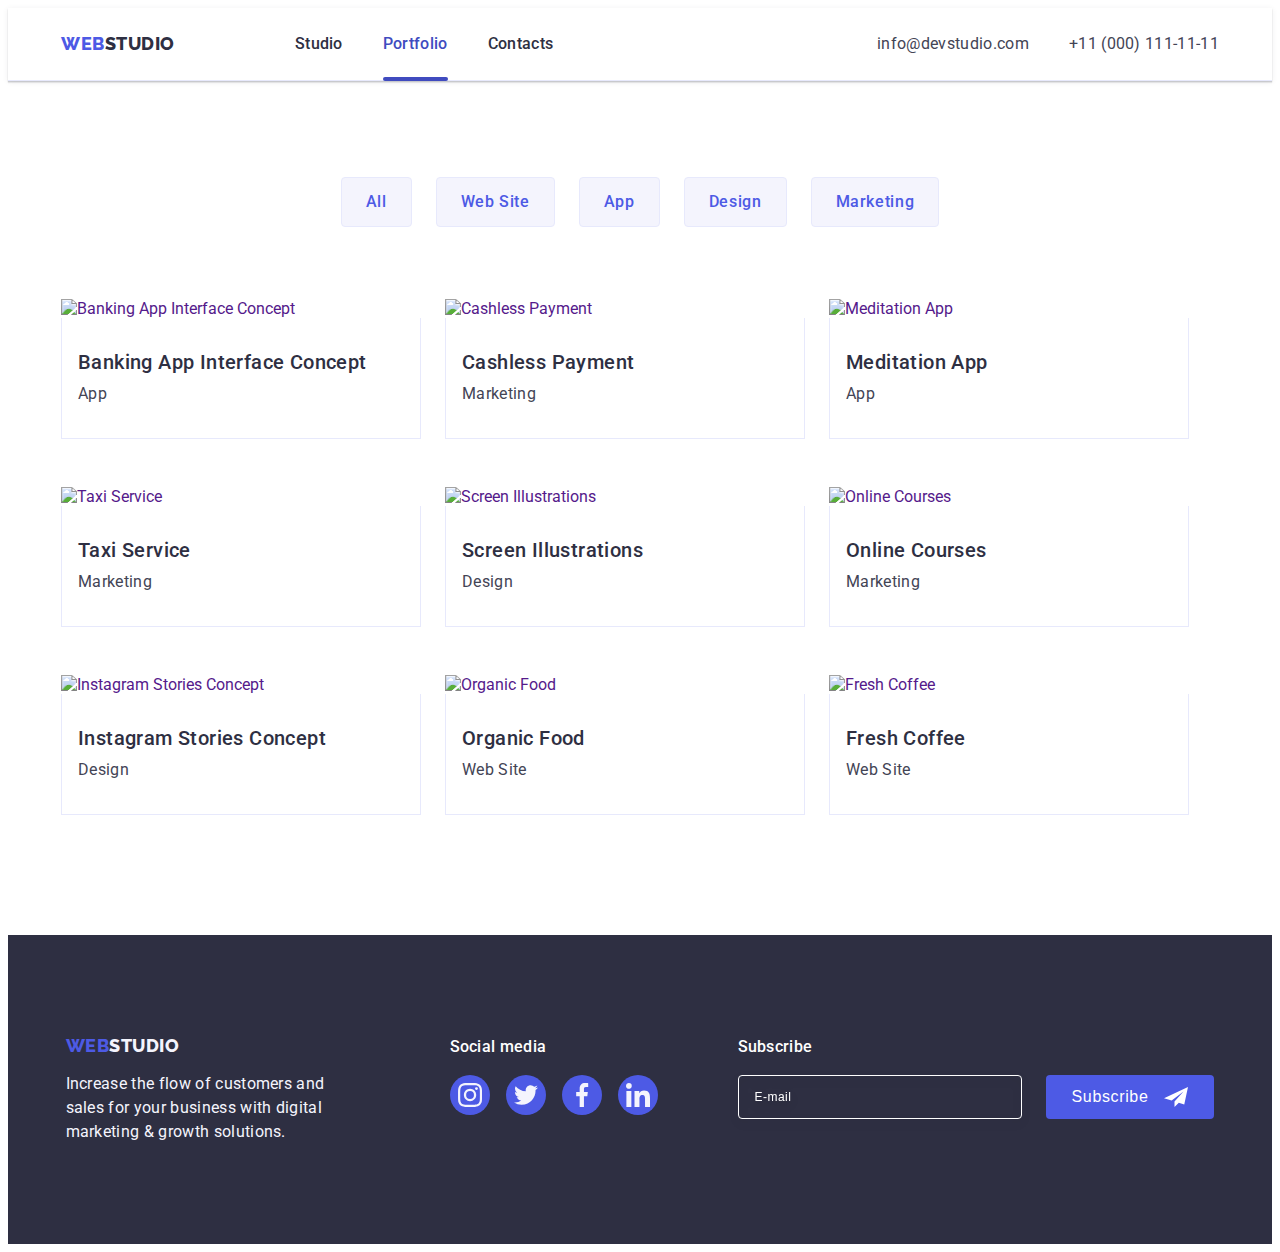
==== commit d6a6782b: "Update portfolio.html" ====
--- a/portfolio.html
+++ b/portfolio.html
@@ -26,14 +26,19 @@
         <a href="./index.html" class="logo link"
           >WEB<span class="logo-studio">Studio</span></a
         >
-        <button type="button" class="header-menu-btn btn">
+        <button
+          type="button"
+          class="header-menu-btn btn js-open-menu"
+          aria-expanded="false"
+          aria-controls="mobile-menu"
+        >
           <svg width="32px" height="22px">
             <use href="./images/icons.svg#icon-menu-btn" data-menu-open></use>
           </svg>
         </button>
         <!-- ==== Mobile menu =========== -->
-        <div class="mob-menu" data-menu>
-          <button type="button" class="mob-close-btn" data-menu-close>
+        <div class="mob-menu js-menu-container" id="mobile-menu">
+          <button type="button" class="mob-close-btn js-close-menu">
             <svg class="mob-icon-close" width="8px" height="8px">
               <use href="./images/icons.svg#icon-close-black"></use>
             </svg>
@@ -41,18 +46,16 @@
           <nav class="mob-header-nav">
             <ul class="mob-nav-list list">
               <li class="mob-nav-list-item">
+                <a href="./index.html" class="mob-nav-list-item link">Studio</a>
+              </li>
+              <li class="mob-nav-list-item">
                 <a
-                  href="./index.html"
+                  href="./portfolio.html"
                   class="mob-nav-list-item link mob-current"
-                  >Studio</a
-                >
-              </li>
-              <li class="mob-nav-list-item">
-                <a href="./portfolio.html" class="mob-nav-list-item link"
                   >Portfolio</a
                 >
               </li>
-              <li class="mob-nav-list-item">
+              <li class="mob-nav-list-item link">
                 <a href="" class="mob-nav-list-item link">Contacts</a>
               </li>
             </ul>
@@ -106,12 +109,10 @@
         <nav class="header-nav">
           <ul class="nav-list list">
             <li>
-              <a href="./index.html" class="nav-list-item link current"
-                >Studio</a
-              >
-            </li>
-            <li>
-              <a href="./portfolio.html" class="nav-list-item link"
+              <a href="./index.html" class="nav-list-item link">Studio</a>
+            </li>
+            <li>
+              <a href="./portfolio.html" class="nav-list-item link current"
                 >Portfolio</a
               >
             </li>
--- a/css/styles.css
+++ b/css/styles.css
@@ -135,8 +135,10 @@
   stroke: var(--color-ocean);
 }
 /* ======== mobile menu================= */
-.mob-menu.is-hidden {
-  opacity: 0;
+.mob-menu.is-open {
+  display: flex;
+  flex-direction: column;
+  justify-content: space-between;
   pointer-events: none;
 }
 .mob-menu {
@@ -149,9 +151,7 @@
   box-shadow: 0px 2px 1px rgba(46, 47, 66, 0.08),
     0px 1px 1px rgba(46, 47, 66, 0.16), 0px 1px 6px rgba(46, 47, 66, 0.08);
   padding: 80px 40px 40px 40px;
-  display: flex;
-  flex-direction: column;
-  justify-content: space-between;
+  display: none;
 }
 .mob-close-btn {
   position: absolute;
@@ -318,6 +318,8 @@
   left: 50%;
   transform: translate(-50%, -50%);
   width: 392px;
+  min-width: 50%;
+  max-width: 100%;
   min-height: 584px;
   background: var(--bg-modals-color-dairy);
   box-shadow: 0px 1px 1px rgba(0, 0, 0, 0.14), 0px 1px 3px rgba(0, 0, 0, 0.12),
@@ -980,6 +982,8 @@
   }
   .modal {
     width: 408px;
+    min-width: 408px;
+    max-width: 408px;
   }
   .advantages-list {
     display: flex;
@@ -1009,13 +1013,13 @@
   }
   footer {
     background-color: var(--primary-text-color);
-    padding: 96px 108px;
+    padding: 96px 0;
   }
   .footer-container {
     display: flex;
     flex-wrap: wrap;
     gap: 0;
-    width: 582px;
+    max-width: 582px;
   }
   .footer-logo-container {
     margin-right: 24px;
@@ -1043,11 +1047,11 @@
   }
 }
 
-@media screen and (min-width: 1440px) {
+@media screen and (min-width: 1158px) {
   .container {
-    max-width: 1128px;
-    padding-left: 0;
-    padding-right: 0;
+    max-width: 1158px;
+    padding-left: 15px;
+    padding-right: 15px;
   }
   .logo {
     margin-right: 120px;
@@ -1182,9 +1186,9 @@
     padding-bottom: 100px;
   }
   .footer-container {
-    display: flex;
     flex-wrap: nowrap;
     justify-content: center;
+    width: 100%;
   }
   .footer-logo-container {
     margin-right: 120px;
